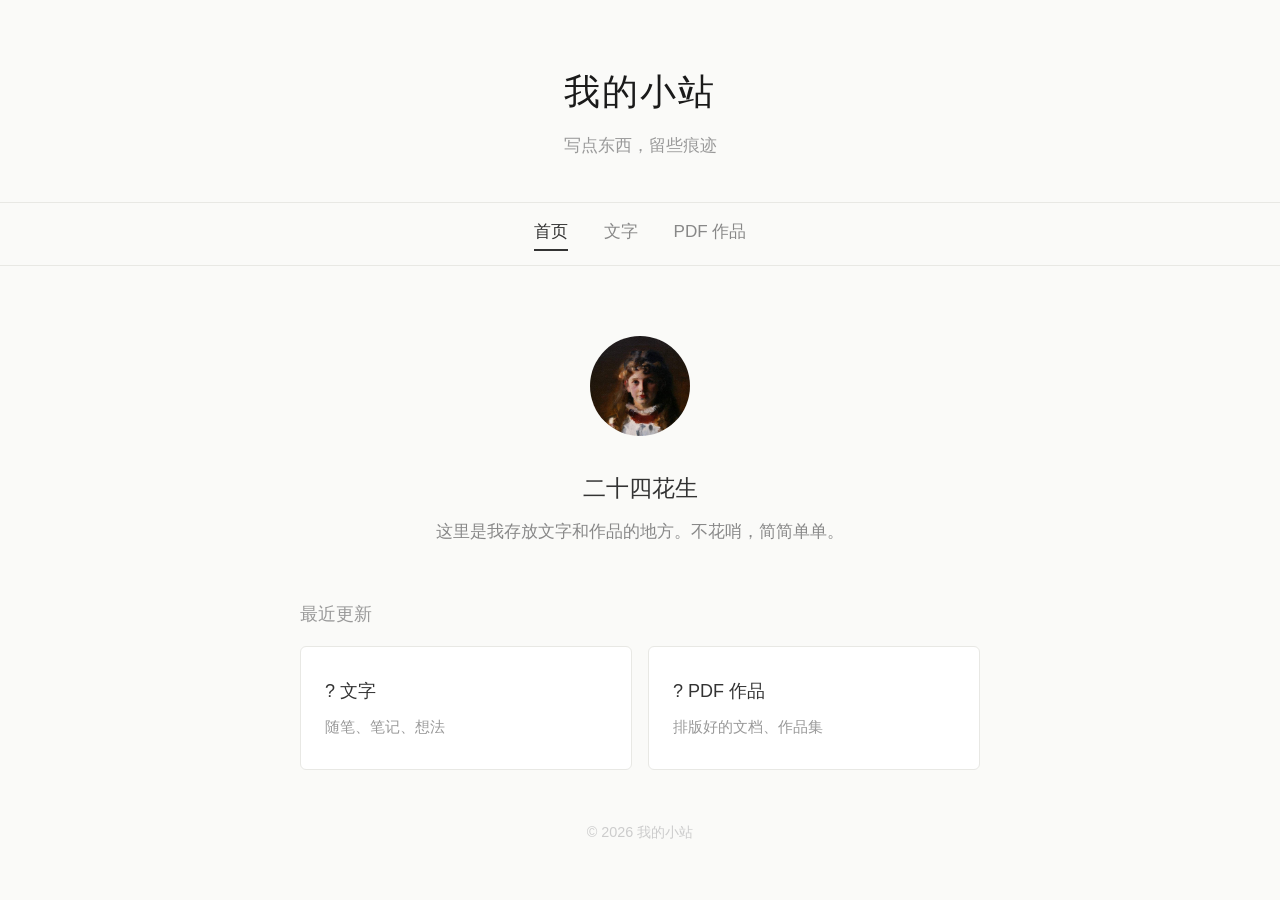
==== index.html @ ab3f195a "更新首页内容和头像" ====
<!DOCTYPE html>
<html lang="zh-CN">
<head>
  <meta charset="UTF-8">
  <meta name="viewport" content="width=device-width, initial-scale=1.0">
  <title>我的个人网站</title>
  <link rel="stylesheet" href="style.css">
</head>
<body>
  <header>
    <div class="container">
      <h1>我的小站</h1>
      <p class="subtitle">写点东西，留些痕迹</p>
    </div>
  </header>

  <nav>
    <div class="container">
      <a href="index.html" class="active">首页</a>
      <a href="articles.html">文字</a>
      <a href="pdfs.html">PDF 作品</a>
    </div>
  </nav>

  <main class="container">
    <section class="hero">
      <img src="二十四花生.jpg" alt="头像" class="avatar">
      <h2>二十四花生</h2>
      <p>这里是我存放文字和作品的地方。不花哨，简简单单。</p>
    </section>

    <section class="preview">
      <h3>最近更新</h3>
      <div class="card-list">
        <a href="articles.html" class="card">
          <h4>? 文字</h4>
          <p>随笔、笔记、想法</p>
        </a>
        <a href="pdfs.html" class="card">
          <h4>? PDF 作品</h4>
          <p>排版好的文档、作品集</p>
        </a>
      </div>
    </section>
  </main>

  <footer>
    <div class="container">
      <p>© 2026 我的小站</p>
    </div>
  </footer>
</body>
</html>
---- style.css ----
/* === 基础重置 === */
*,
*::before,
*::after {
  box-sizing: border-box;
  margin: 0;
  padding: 0;
}

html {
  font-size: 18px;
  scroll-behavior: smooth;
}

body {
  font-family: -apple-system, BlinkMacSystemFont, "Segoe UI", "Noto Sans SC",
    "PingFang SC", "Microsoft YaHei", sans-serif;
  color: #333;
  background: #fafaf8;
  line-height: 1.8;
}

/* === 容器 === */
.container {
  max-width: 720px;
  margin: 0 auto;
  padding: 0 20px;
}

/* === 头部 === */
header {
  text-align: center;
  padding: 60px 0 40px;
}

header h1 {
  font-size: 2rem;
  font-weight: 400;
  letter-spacing: 0.05em;
  color: #1a1a1a;
}

.subtitle {
  color: #999;
  font-size: 0.95rem;
  margin-top: 6px;
}

/* === 导航 === */
nav {
  border-top: 1px solid #e8e8e4;
  border-bottom: 1px solid #e8e8e4;
  padding: 14px 0;
  margin-bottom: 50px;
}

nav .container {
  display: flex;
  justify-content: center;
  gap: 36px;
}

nav a {
  text-decoration: none;
  color: #888;
  font-size: 0.95rem;
  padding-bottom: 2px;
  border-bottom: 2px solid transparent;
  transition: color 0.2s, border-color 0.2s;
}

nav a:hover,
nav a.active {
  color: #333;
  border-color: #333;
}

/* === 内容区 === */
main {
  min-height: 50vh;
}

/* === 头像区 === */
.hero {
  text-align: center;
  padding: 20px 0 50px;
}

.avatar {
  width: 100px;
  height: 100px;
  border-radius: 50%;
  object-fit: cover;
  display: inline-block;
  margin-bottom: 20px;
}

.hero h2 {
  font-weight: 400;
  font-size: 1.3rem;
  margin-bottom: 8px;
}

.hero p {
  color: #888;
  font-size: 0.95rem;
}

/* === 预览卡片 === */
.preview h3 {
  font-weight: 400;
  font-size: 1rem;
  color: #999;
  margin-bottom: 16px;
}

.card-list {
  display: flex;
  gap: 16px;
  flex-wrap: wrap;
}

.card {
  flex: 1 1 200px;
  display: block;
  padding: 28px 24px;
  text-decoration: none;
  background: #fff;
  border: 1px solid #e8e8e4;
  border-radius: 6px;
  transition: border-color 0.2s, box-shadow 0.2s;
}

.card:hover {
  border-color: #ccc;
  box-shadow: 0 2px 12px rgba(0, 0, 0, 0.04);
}

.card h4 {
  color: #333;
  font-weight: 500;
  font-size: 1rem;
  margin-bottom: 6px;
}

.card p {
  color: #999;
  font-size: 0.85rem;
}

/* === 文章列表 === */
.page-title {
  font-weight: 400;
  font-size: 1.3rem;
  margin-bottom: 28px;
  color: #1a1a1a;
}

.article-list {
  list-style: none;
}

.article-list li {
  padding: 20px 0;
  border-bottom: 1px solid #eee;
}

.article-list li:last-child {
  border-bottom: none;
}

.article-list a {
  text-decoration: none;
  color: #1a1a1a;
  font-size: 1.05rem;
}

.article-list a:hover {
  text-decoration: underline;
}

.article-date {
  color: #aaa;
  font-size: 0.8rem;
  margin-top: 4px;
}

.article-excerpt {
  color: #888;
  font-size: 0.9rem;
  margin-top: 6px;
}

/* === PDF 列表 === */
.pdf-list {
  list-style: none;
}

.pdf-list li {
  padding: 20px 0;
  border-bottom: 1px solid #eee;
  display: flex;
  align-items: center;
  gap: 14px;
}

.pdf-list li:last-child {
  border-bottom: none;
}

.pdf-icon {
  font-size: 1.6rem;
  flex-shrink: 0;
}

.pdf-list a {
  text-decoration: none;
  color: #1a1a1a;
  font-size: 1.05rem;
}

.pdf-list a:hover {
  text-decoration: underline;
}

.pdf-info {
  color: #aaa;
  font-size: 0.8rem;
  margin-top: 2px;
}

/* === 页脚 === */
footer {
  text-align: center;
  padding: 50px 0 40px;
  color: #ccc;
  font-size: 0.8rem;
}

/* === 响应式 === */
@media (max-width: 500px) {
  .card-list {
    flex-direction: column;
  }

  header {
    padding: 40px 0 30px;
  }

  nav .container {
    gap: 24px;
  }
}
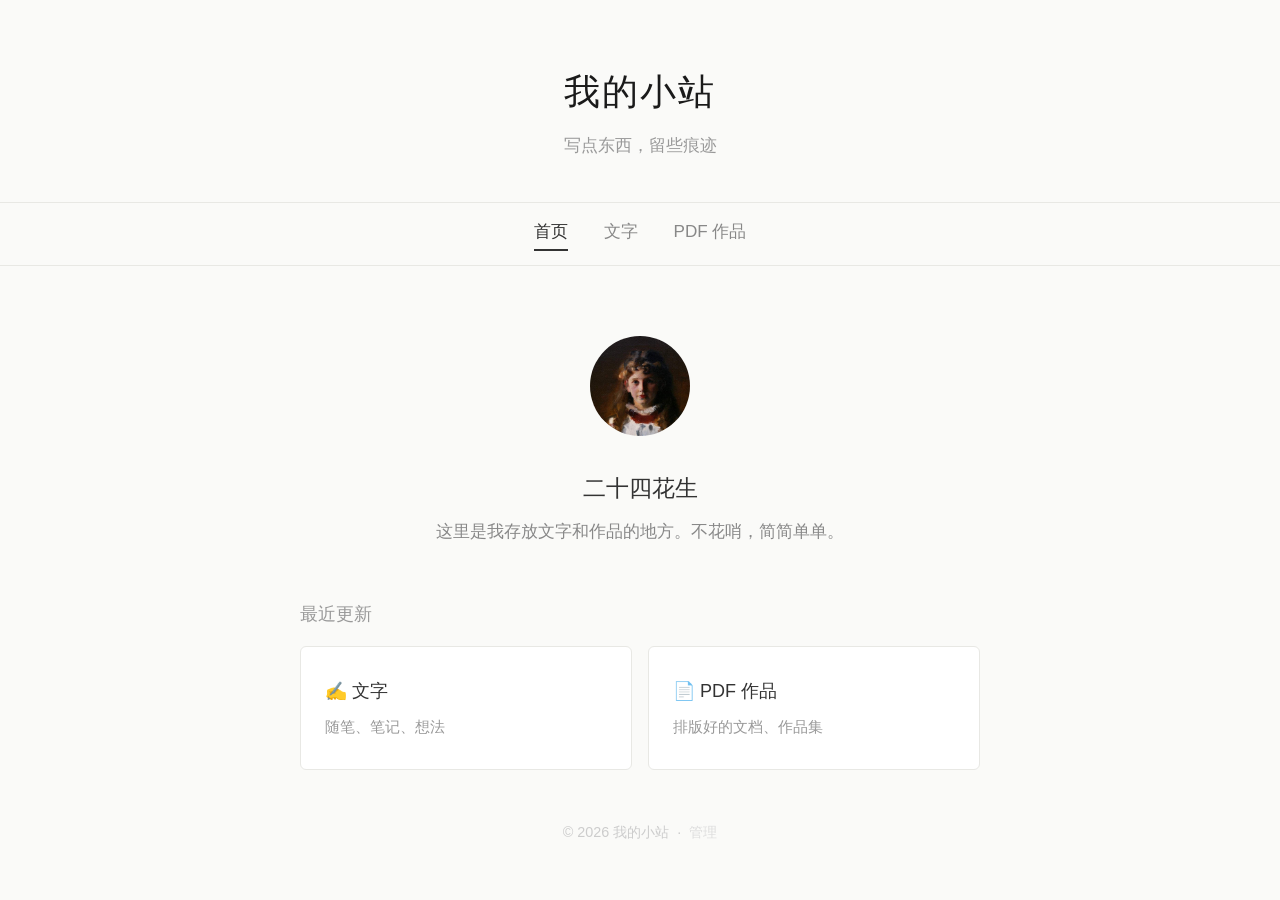
==== commit 655c742b: "添加在线编辑功能：密码保护管理后台 + 动态文章系统" ====
--- a/index.html
+++ b/index.html
@@ -1,9 +1,9 @@
-<!DOCTYPE html>
+﻿<!DOCTYPE html>
 <html lang="zh-CN">
 <head>
   <meta charset="UTF-8">
   <meta name="viewport" content="width=device-width, initial-scale=1.0">
-  <title>我的个人网站</title>
+  <title>我的小站</title>
   <link rel="stylesheet" href="style.css">
 </head>
 <body>
@@ -31,13 +31,14 @@
 
     <section class="preview">
       <h3>最近更新</h3>
+      <div id="recentArticles"></div>
       <div class="card-list">
         <a href="articles.html" class="card">
-          <h4>? 文字</h4>
+          <h4>✍️ 文字</h4>
           <p>随笔、笔记、想法</p>
         </a>
         <a href="pdfs.html" class="card">
-          <h4>? PDF 作品</h4>
+          <h4>📄 PDF 作品</h4>
           <p>排版好的文档、作品集</p>
         </a>
       </div>
@@ -46,8 +47,46 @@
 
   <footer>
     <div class="container">
-      <p>© 2026 我的小站</p>
+      <p>© 2026 我的小站 &nbsp;·&nbsp; <a href="admin.html" style="color:#ddd;text-decoration:none;">管理</a></p>
     </div>
   </footer>
+
+  <script>
+  (function() {
+    var container = document.getElementById('recentArticles');
+    var req = indexedDB.open('MySiteDB', 1);
+    req.onsuccess = function(e) {
+      var db = e.target.result;
+      if (!db.objectStoreNames.contains('articles')) return;
+      var tx = db.transaction('articles', 'readonly');
+      var getAll = tx.objectStore('articles').getAll();
+      getAll.onsuccess = function() {
+        var articles = getAll.result;
+        if (!articles || articles.length === 0) return;
+        articles.sort(function(a, b) { return b.updatedAt - a.updatedAt; });
+        var recent = articles.slice(0, 3);
+        var html = '<ul class="article-list" style="margin-bottom:24px">';
+        recent.forEach(function(a) {
+          var date = new Date(a.updatedAt).toISOString().split('T')[0];
+          var text = a.content.replace(/<[^>]*>/g, '').substring(0, 60);
+          if (a.content.replace(/<[^>]*>/g, '').length > 60) text += '…';
+          html += '<li>' +
+            '<a href="article.html?id=' + encodeURIComponent(a.id) + '">' + escHtml(a.title) + '</a>' +
+            '<div class="article-date">' + date + '</div>' +
+            '<p class="article-excerpt">' + escHtml(text) + '</p>' +
+            '</li>';
+        });
+        html += '</ul>';
+        container.innerHTML = html;
+      };
+    };
+
+    function escHtml(str) {
+      var div = document.createElement('div');
+      div.textContent = str;
+      return div.innerHTML;
+    }
+  })();
+  </script>
 </body>
 </html>
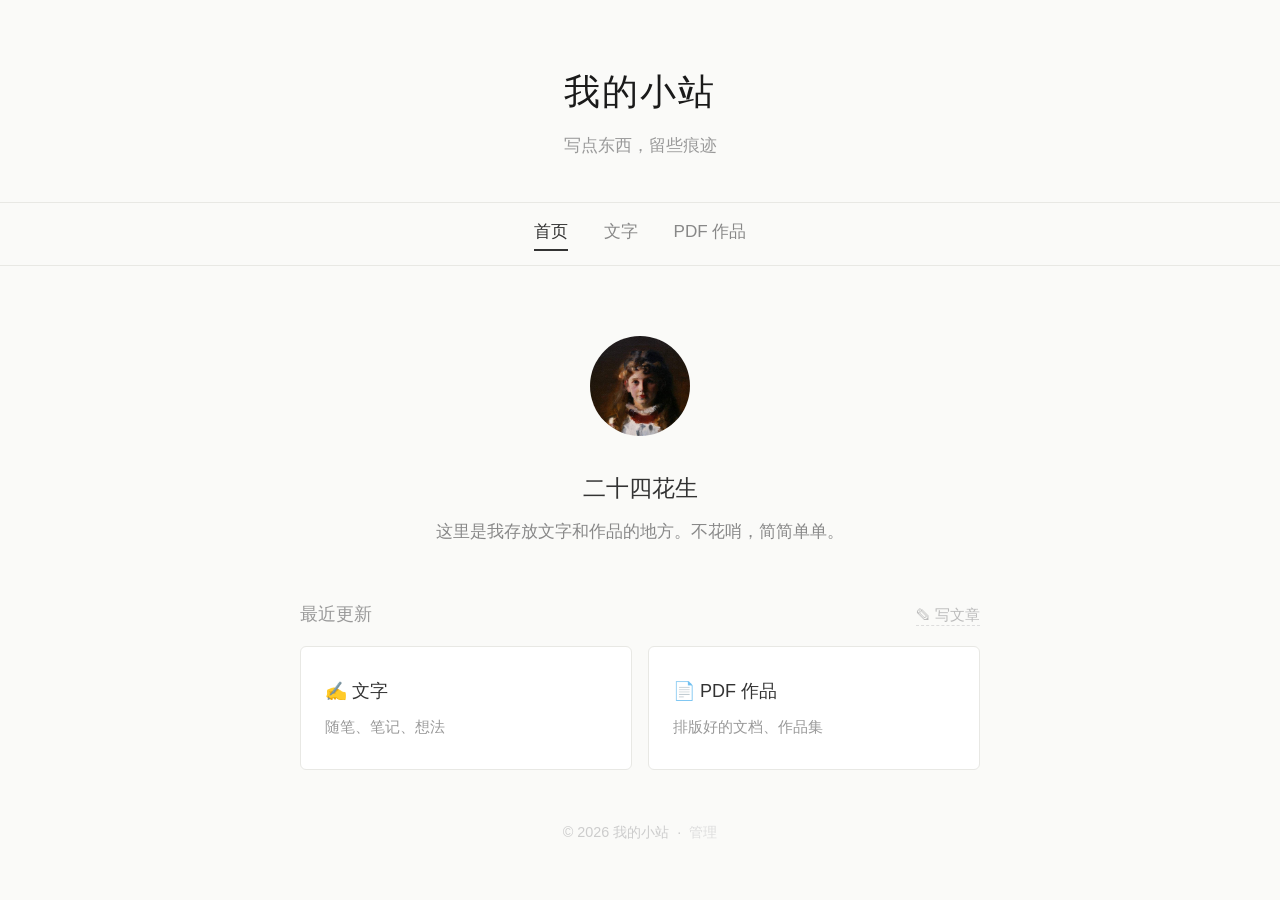
==== commit 4666d6c9: "首页集成在线编辑：写文章、编辑、删除，密码保护，一站式操作" ====
--- a/index.html
+++ b/index.html
@@ -5,11 +5,185 @@
   <meta name="viewport" content="width=device-width, initial-scale=1.0">
   <title>我的小站</title>
   <link rel="stylesheet" href="style.css">
+  <style>
+    /* === 写文章入口 === */
+    .write-entry {
+      text-align: right;
+      margin-bottom: 8px;
+    }
+    .write-entry a {
+      color: #bbb;
+      font-size: 0.85rem;
+      text-decoration: none;
+      cursor: pointer;
+      border-bottom: 1px dashed #ddd;
+      padding-bottom: 2px;
+      transition: color 0.2s, border-color 0.2s;
+    }
+    .write-entry a:hover { color: #333; border-color: #333; }
+
+    /* === 文章列表操作按钮 === */
+    .article-actions {
+      display: inline-flex;
+      gap: 6px;
+      margin-left: 10px;
+      vertical-align: middle;
+    }
+    .article-actions a {
+      font-size: 0.75rem;
+      color: #bbb;
+      cursor: pointer;
+      text-decoration: none;
+    }
+    .article-actions a:hover { color: #333; }
+    .article-actions .del:hover { color: #c0392b; }
+
+    /* === 密码弹窗 === */
+    .pwd-overlay {
+      display: none;
+      position: fixed;
+      inset: 0;
+      background: rgba(0,0,0,0.4);
+      z-index: 999;
+      align-items: center;
+      justify-content: center;
+    }
+    .pwd-overlay.show { display: flex; }
+    .pwd-dialog {
+      background: #fff;
+      border-radius: 8px;
+      padding: 36px 32px;
+      width: 340px;
+      text-align: center;
+      box-shadow: 0 8px 30px rgba(0,0,0,0.12);
+    }
+    .pwd-dialog h3 { font-weight: 400; font-size: 1.1rem; margin-bottom: 6px; }
+    .pwd-dialog .sub { color: #999; font-size: 0.8rem; margin-bottom: 16px; }
+    .pwd-dialog input {
+      width: 100%;
+      padding: 10px 14px;
+      border: 1px solid #ddd;
+      border-radius: 6px;
+      font-size: 1rem;
+      outline: none;
+    }
+    .pwd-dialog input:focus { border-color: #888; }
+    .pwd-dialog .err { color: #c0392b; font-size: 0.75rem; min-height: 18px; margin-top: 8px; }
+    .pwd-dialog .btns { display: flex; gap: 8px; margin-top: 12px; }
+    .pwd-dialog button {
+      flex: 1;
+      padding: 10px;
+      border-radius: 6px;
+      font-size: 0.9rem;
+      cursor: pointer;
+      border: none;
+      transition: background 0.2s;
+    }
+    .pwd-dialog .btn-confirm { background: #333; color: #fff; }
+    .pwd-dialog .btn-confirm:hover { background: #555; }
+    .pwd-dialog .btn-cancel { background: #fff; color: #666; border: 1px solid #ddd; }
+    .pwd-dialog .btn-cancel:hover { background: #f5f5f5; }
+
+    /* === 编辑器 === */
+    .editor-wrap { display: none; }
+    .editor-wrap.show { display: block; }
+
+    .editor-back {
+      display: inline-flex;
+      align-items: center;
+      gap: 6px;
+      color: #999;
+      text-decoration: none;
+      font-size: 0.9rem;
+      margin-bottom: 20px;
+      cursor: pointer;
+    }
+    .editor-back:hover { color: #333; }
+
+    .editor-field { margin-bottom: 16px; }
+    .editor-field label { display: block; color: #999; font-size: 0.8rem; margin-bottom: 4px; }
+    .editor-field input[type="text"] {
+      width: 100%;
+      padding: 10px 14px;
+      border: 1px solid #ddd;
+      border-radius: 6px;
+      font-size: 1rem;
+      outline: none;
+      font-family: inherit;
+    }
+    .editor-field input[type="text"]:focus { border-color: #888; }
+
+    .editor-toolbar {
+      display: flex;
+      flex-wrap: wrap;
+      gap: 4px;
+      padding: 10px 12px;
+      background: #fff;
+      border: 1px solid #ddd;
+      border-bottom: none;
+      border-radius: 6px 6px 0 0;
+    }
+    .editor-toolbar button {
+      padding: 6px 12px;
+      border: 1px solid transparent;
+      border-radius: 4px;
+      background: transparent;
+      cursor: pointer;
+      font-size: 0.85rem;
+      color: #666;
+      transition: all 0.15s;
+    }
+    .editor-toolbar button:hover { background: #f0f0f0; color: #333; }
+    .editor-toolbar button:active { background: #e0e0e0; }
+    .editor-toolbar .sep { width: 1px; background: #e0e0e0; margin: 2px 4px; }
+
+    .editor-area {
+      min-height: 400px;
+      padding: 16px;
+      border: 1px solid #ddd;
+      border-top: none;
+      border-radius: 0 0 6px 6px;
+      background: #fff;
+      outline: none;
+      font-size: 1rem;
+      line-height: 2;
+      color: #444;
+    }
+    .editor-area:focus { border-color: #888; }
+    .editor-area img { max-width: 100%; height: auto; border-radius: 4px; margin: 12px 0; }
+    .editor-area h2 { font-size: 1.3rem; font-weight: 500; margin: 24px 0 8px; }
+    .editor-area h3 { font-size: 1.1rem; font-weight: 500; margin: 20px 0 6px; }
+    .editor-area blockquote { border-left: 3px solid #ddd; padding-left: 16px; color: #888; margin: 16px 0; }
+    .editor-area p { margin-bottom: 12px; }
+
+    .editor-actions { display: flex; gap: 10px; margin-top: 16px; }
+    .btn {
+      padding: 10px 20px;
+      border-radius: 6px;
+      font-size: 0.9rem;
+      cursor: pointer;
+      border: none;
+      transition: all 0.2s;
+      font-family: inherit;
+    }
+    .btn-primary { background: #333; color: #fff; }
+    .btn-primary:hover { background: #555; }
+    .btn-outline { background: #fff; color: #666; border: 1px solid #ddd; }
+    .btn-outline:hover { background: #f5f5f5; }
+
+    /* 认证后状态提示 */
+    .auth-badge {
+      display: none;
+      font-size: 0.75rem;
+      color: #4a9;
+      margin-left: 8px;
+    }
+  </style>
 </head>
 <body>
   <header>
     <div class="container">
-      <h1>我的小站</h1>
+      <h1>我的小站 <span class="auth-badge" id="authBadge">🔓 已认证</span></h1>
       <p class="subtitle">写点东西，留些痕迹</p>
     </div>
   </header>
@@ -23,26 +197,64 @@
   </nav>
 
   <main class="container">
-    <section class="hero">
-      <img src="二十四花生.jpg" alt="头像" class="avatar">
-      <h2>二十四花生</h2>
-      <p>这里是我存放文字和作品的地方。不花哨，简简单单。</p>
-    </section>
-
-    <section class="preview">
-      <h3>最近更新</h3>
-      <div id="recentArticles"></div>
-      <div class="card-list">
-        <a href="articles.html" class="card">
-          <h4>✍️ 文字</h4>
-          <p>随笔、笔记、想法</p>
-        </a>
-        <a href="pdfs.html" class="card">
-          <h4>📄 PDF 作品</h4>
-          <p>排版好的文档、作品集</p>
-        </a>
+    <!-- 正常视图 -->
+    <div id="normalView">
+      <section class="hero">
+        <img src="二十四花生.jpg" alt="头像" class="avatar">
+        <h2>二十四花生</h2>
+        <p>这里是我存放文字和作品的地方。不花哨，简简单单。</p>
+      </section>
+
+      <section class="preview">
+        <div style="display:flex;align-items:baseline;justify-content:space-between;">
+          <h3>最近更新</h3>
+          <div class="write-entry" id="writeEntry">
+            <a onclick="startNewArticle()">✎ 写文章</a>
+          </div>
+        </div>
+        <div id="recentArticles"></div>
+        <div class="card-list">
+          <a href="articles.html" class="card">
+            <h4>✍️ 文字</h4>
+            <p>随笔、笔记、想法</p>
+          </a>
+          <a href="pdfs.html" class="card">
+            <h4>📄 PDF 作品</h4>
+            <p>排版好的文档、作品集</p>
+          </a>
+        </div>
+      </section>
+    </div>
+
+    <!-- 编辑器视图 -->
+    <div class="editor-wrap" id="editorView">
+      <a class="editor-back" onclick="closeEditor()">← 返回首页</a>
+      <div class="editor-field">
+        <label>标题</label>
+        <input type="text" id="editTitle" placeholder="文章标题">
       </div>
-    </section>
+      <div class="editor-toolbar">
+        <button onclick="execCmd('bold')" title="加粗"><b>B</b></button>
+        <button onclick="execCmd('italic')" title="斜体"><i>I</i></button>
+        <button onclick="execCmd('underline')" title="下划线"><u>U</u></button>
+        <span class="sep"></span>
+        <button onclick="execCmd('formatBlock','<h2>')" title="大标题">H2</button>
+        <button onclick="execCmd('formatBlock','<h3>')" title="小标题">H3</button>
+        <button onclick="execCmd('formatBlock','<p>')" title="正文">P</button>
+        <span class="sep"></span>
+        <button onclick="execCmd('insertUnorderedList')" title="无序列表">• 列表</button>
+        <button onclick="execCmd('insertOrderedList')" title="有序列表">1. 列表</button>
+        <button onclick="execCmd('formatBlock','<blockquote>')" title="引用">❝ 引用</button>
+        <span class="sep"></span>
+        <button onclick="insertImage()" title="插入图片">🖼 图片</button>
+      </div>
+      <div class="editor-area" id="editorArea" contenteditable="true"></div>
+      <input type="file" id="imageFileInput" accept="image/*" style="display:none" onchange="handleImageFile(event)">
+      <div class="editor-actions">
+        <button class="btn btn-primary" id="saveBtn" onclick="saveArticle()">💾 发布文章</button>
+        <button class="btn btn-outline" onclick="closeEditor()">取消</button>
+      </div>
+    </div>
   </main>
 
   <footer>
@@ -51,41 +263,282 @@
     </div>
   </footer>
 
+  <!-- 密码弹窗 -->
+  <div class="pwd-overlay" id="pwdOverlay">
+    <div class="pwd-dialog">
+      <h3>🔒 验证身份</h3>
+      <p class="sub">输入管理密码以启用编辑</p>
+      <input type="password" id="pwdInput" placeholder="输入管理密码">
+      <div class="err" id="pwdErr"></div>
+      <div class="btns">
+        <button class="btn-cancel" onclick="closePwdDialog()">取消</button>
+        <button class="btn-confirm" onclick="verifyPassword()">确认</button>
+      </div>
+    </div>
+  </div>
+
   <script>
   (function() {
-    var container = document.getElementById('recentArticles');
-    var req = indexedDB.open('MySiteDB', 1);
-    req.onsuccess = function(e) {
-      var db = e.target.result;
-      if (!db.objectStoreNames.contains('articles')) return;
-      var tx = db.transaction('articles', 'readonly');
-      var getAll = tx.objectStore('articles').getAll();
-      getAll.onsuccess = function() {
-        var articles = getAll.result;
-        if (!articles || articles.length === 0) return;
-        articles.sort(function(a, b) { return b.updatedAt - a.updatedAt; });
-        var recent = articles.slice(0, 3);
-        var html = '<ul class="article-list" style="margin-bottom:24px">';
-        recent.forEach(function(a) {
-          var date = new Date(a.updatedAt).toISOString().split('T')[0];
-          var text = a.content.replace(/<[^>]*>/g, '').substring(0, 60);
-          if (a.content.replace(/<[^>]*>/g, '').length > 60) text += '…';
-          html += '<li>' +
-            '<a href="article.html?id=' + encodeURIComponent(a.id) + '">' + escHtml(a.title) + '</a>' +
-            '<div class="article-date">' + date + '</div>' +
-            '<p class="article-excerpt">' + escHtml(text) + '</p>' +
-            '</li>';
-        });
-        html += '</ul>';
-        container.innerHTML = html;
+    var DEFAULT_PWD = 'admin123';
+    var DB_NAME = 'MySiteDB';
+    var authed = false;           // 当前会话是否已认证
+    var editingId = null;        // 正在编辑的文章 id（null = 新文章）
+    var allArticles = [];        // 缓存文章列表
+
+    // ===== 密码弹窗 =====
+    window.showPwdDialog = function() {
+      document.getElementById('pwdOverlay').classList.add('show');
+      document.getElementById('pwdInput').value = '';
+      document.getElementById('pwdErr').textContent = '';
+      setTimeout(function() { document.getElementById('pwdInput').focus(); }, 100);
+    };
+
+    window.closePwdDialog = function() {
+      document.getElementById('pwdOverlay').classList.remove('show');
+    };
+
+    document.getElementById('pwdInput').addEventListener('keydown', function(e) {
+      if (e.key === 'Enter') window.verifyPassword();
+    });
+
+    document.getElementById('pwdOverlay').addEventListener('click', function(e) {
+      if (e.target === this) window.closePwdDialog();
+    });
+
+    // 记录「认证后要执行的动作」
+    var pendingAction = null;
+
+    window.verifyPassword = function() {
+      var input = document.getElementById('pwdInput').value;
+      getSavedPassword(function(savedPwd) {
+        if (input === savedPwd) {
+          authed = true;
+          document.getElementById('authBadge').style.display = 'inline';
+          window.closePwdDialog();
+          // 刷新列表（显示操作按钮）
+          loadRecentArticles();
+          // 执行待处理动作
+          if (pendingAction) {
+            var action = pendingAction;
+            pendingAction = null;
+            action();
+          }
+        } else {
+          document.getElementById('pwdErr').textContent = '密码错误，请重试';
+        }
+      });
+    };
+
+    function getSavedPassword(cb) {
+      var req = indexedDB.open(DB_NAME, 1);
+      req.onsuccess = function(e) {
+        var db = e.target.result;
+        if (!db.objectStoreNames.contains('config')) { cb(DEFAULT_PWD); return; }
+        var tx = db.transaction('config', 'readonly');
+        var getReq = tx.objectStore('config').get('password');
+        getReq.onsuccess = function() { cb(getReq.result ? getReq.result.value : DEFAULT_PWD); };
+        getReq.onerror = function() { cb(DEFAULT_PWD); };
       };
-    };
+      req.onerror = function() { cb(DEFAULT_PWD); };
+    }
+
+    function requireAuth(action) {
+      if (authed) {
+        action();
+      } else {
+        pendingAction = action;
+        window.showPwdDialog();
+      }
+    }
+
+    // ===== 写新文章 =====
+    window.startNewArticle = function() {
+      requireAuth(function() {
+        editingId = null;
+        document.getElementById('editTitle').value = '';
+        document.getElementById('editorArea').innerHTML = '';
+        document.getElementById('saveBtn').textContent = '💾 发布文章';
+        document.getElementById('normalView').style.display = 'none';
+        document.getElementById('editorView').classList.add('show');
+        document.getElementById('editTitle').focus();
+      });
+    };
+
+    // ===== 编辑已有文章 =====
+    window.editArticle = function(id) {
+      requireAuth(function() {
+        var article = null;
+        for (var i = 0; i < allArticles.length; i++) {
+          if (allArticles[i].id === id) { article = allArticles[i]; break; }
+        }
+        if (!article) return;
+        editingId = id;
+        document.getElementById('editTitle').value = article.title;
+        document.getElementById('editorArea').innerHTML = article.content;
+        document.getElementById('saveBtn').textContent = '💾 更新文章';
+        document.getElementById('normalView').style.display = 'none';
+        document.getElementById('editorView').classList.add('show');
+        document.getElementById('editTitle').focus();
+      });
+    };
+
+    // ===== 删除文章 =====
+    window.deleteArticle = function(id) {
+      requireAuth(function() {
+        if (!confirm('确定删除这篇文章吗？此操作不可撤销。')) return;
+        var req = indexedDB.open(DB_NAME, 1);
+        req.onsuccess = function(e) {
+          var db = e.target.result;
+          var tx = db.transaction('articles', 'readwrite');
+          tx.objectStore('articles').delete(id);
+          tx.oncomplete = function() {
+            loadRecentArticles();
+          };
+        };
+      });
+    };
+
+    // ===== 关闭编辑器 =====
+    window.closeEditor = function() {
+      document.getElementById('editorView').classList.remove('show');
+      document.getElementById('normalView').style.display = '';
+      editingId = null;
+      loadRecentArticles();
+    };
+
+    // ===== 编辑器命令 =====
+    window.execCmd = function(cmd, arg) {
+      document.execCommand(cmd, false, arg || null);
+      document.getElementById('editorArea').focus();
+    };
+
+    window.insertImage = function() {
+      document.getElementById('imageFileInput').click();
+    };
+
+    window.handleImageFile = function(event) {
+      var file = event.target.files[0];
+      if (!file) return;
+      if (!file.type.startsWith('image/')) { alert('请选择图片文件'); return; }
+      var reader = new FileReader();
+      reader.onload = function() {
+        var img = document.createElement('img');
+        img.src = reader.result;
+        document.getElementById('editorArea').focus();
+        document.execCommand('insertHTML', false, img.outerHTML);
+      };
+      reader.readAsDataURL(file);
+      event.target.value = '';
+    };
+
+    // 粘贴图片
+    document.addEventListener('paste', function(e) {
+      var editorView = document.getElementById('editorView');
+      if (!editorView.classList.contains('show')) return;
+      var items = (e.clipboardData || e.originalEvent.clipboardData).items;
+      for (var i = 0; i < items.length; i++) {
+        if (items[i].type.startsWith('image/')) {
+          e.preventDefault();
+          var blob = items[i].getAsFile();
+          var reader = new FileReader();
+          reader.onload = function() {
+            var img = document.createElement('img');
+            img.src = reader.result;
+            document.getElementById('editorArea').focus();
+            document.execCommand('insertHTML', false, img.outerHTML);
+          };
+          reader.readAsDataURL(blob);
+          break;
+        }
+      }
+    });
+
+    // ===== 保存 =====
+    window.saveArticle = function() {
+      var title = document.getElementById('editTitle').value.trim();
+      var content = document.getElementById('editorArea').innerHTML.trim();
+      if (!title) { alert('请输入标题'); return; }
+      if (!content || content === '<br>') { alert('请输入内容'); return; }
+
+      var id = editingId || 'a_' + Date.now();
+      var now = Date.now();
+      var article = {
+        id: id,
+        title: title,
+        content: content,
+        createdAt: editingId ? (function() {
+          for (var i = 0; i < allArticles.length; i++) {
+            if (allArticles[i].id === editingId) return allArticles[i].createdAt;
+          }
+          return now;
+        })() : now,
+        updatedAt: now
+      };
+
+      var req = indexedDB.open(DB_NAME, 1);
+      req.onsuccess = function(e) {
+        var db = e.target.result;
+        var tx = db.transaction('articles', 'readwrite');
+        tx.objectStore('articles').put(article);
+        tx.oncomplete = function() {
+          alert(editingId ? '更新成功！' : '发布成功！');
+          window.closeEditor();
+        };
+      };
+      req.onerror = function() { alert('保存失败，请重试'); };
+    };
+
+    // ===== 加载最近文章 =====
+    function loadRecentArticles() {
+      var container = document.getElementById('recentArticles');
+      var req = indexedDB.open(DB_NAME, 1);
+      req.onsuccess = function(e) {
+        var db = e.target.result;
+        if (!db.objectStoreNames.contains('articles')) { container.innerHTML = ''; return; }
+        var tx = db.transaction('articles', 'readonly');
+        var getAll = tx.objectStore('articles').getAll();
+        getAll.onsuccess = function() {
+          allArticles = getAll.result;
+          if (!allArticles || allArticles.length === 0) { container.innerHTML = ''; return; }
+          allArticles.sort(function(a, b) { return b.updatedAt - a.updatedAt; });
+          var recent = allArticles.slice(0, 5);
+          var html = '<ul class="article-list" style="margin-bottom:24px">';
+          recent.forEach(function(a) {
+            var date = new Date(a.updatedAt).toISOString().split('T')[0];
+            var text = stripHtml(a.content).substring(0, 60);
+            if (stripHtml(a.content).length > 60) text += '\u2026';
+            var actionsHtml = authed ?
+              '<span class="article-actions">' +
+                '<a onclick="editArticle(\'' + a.id + '\')">编辑</a>' +
+                '<a class="del" onclick="deleteArticle(\'' + a.id + '\')">删除</a>' +
+              '</span>' : '';
+            html += '<li>' +
+              '<a href="article.html?id=' + encodeURIComponent(a.id) + '">' + escHtml(a.title) + '</a>' +
+              actionsHtml +
+              '<div class="article-date">' + date + '</div>' +
+              '<p class="article-excerpt">' + escHtml(text) + '</p>' +
+              '</li>';
+          });
+          html += '</ul>';
+          container.innerHTML = html;
+        };
+      };
+    }
+
+    function stripHtml(html) {
+      var tmp = document.createElement('div');
+      tmp.innerHTML = html;
+      return tmp.textContent || tmp.innerText || '';
+    }
 
     function escHtml(str) {
       var div = document.createElement('div');
       div.textContent = str;
       return div.innerHTML;
     }
+
+    // ===== 初始化 =====
+    loadRecentArticles();
   })();
   </script>
 </body>
